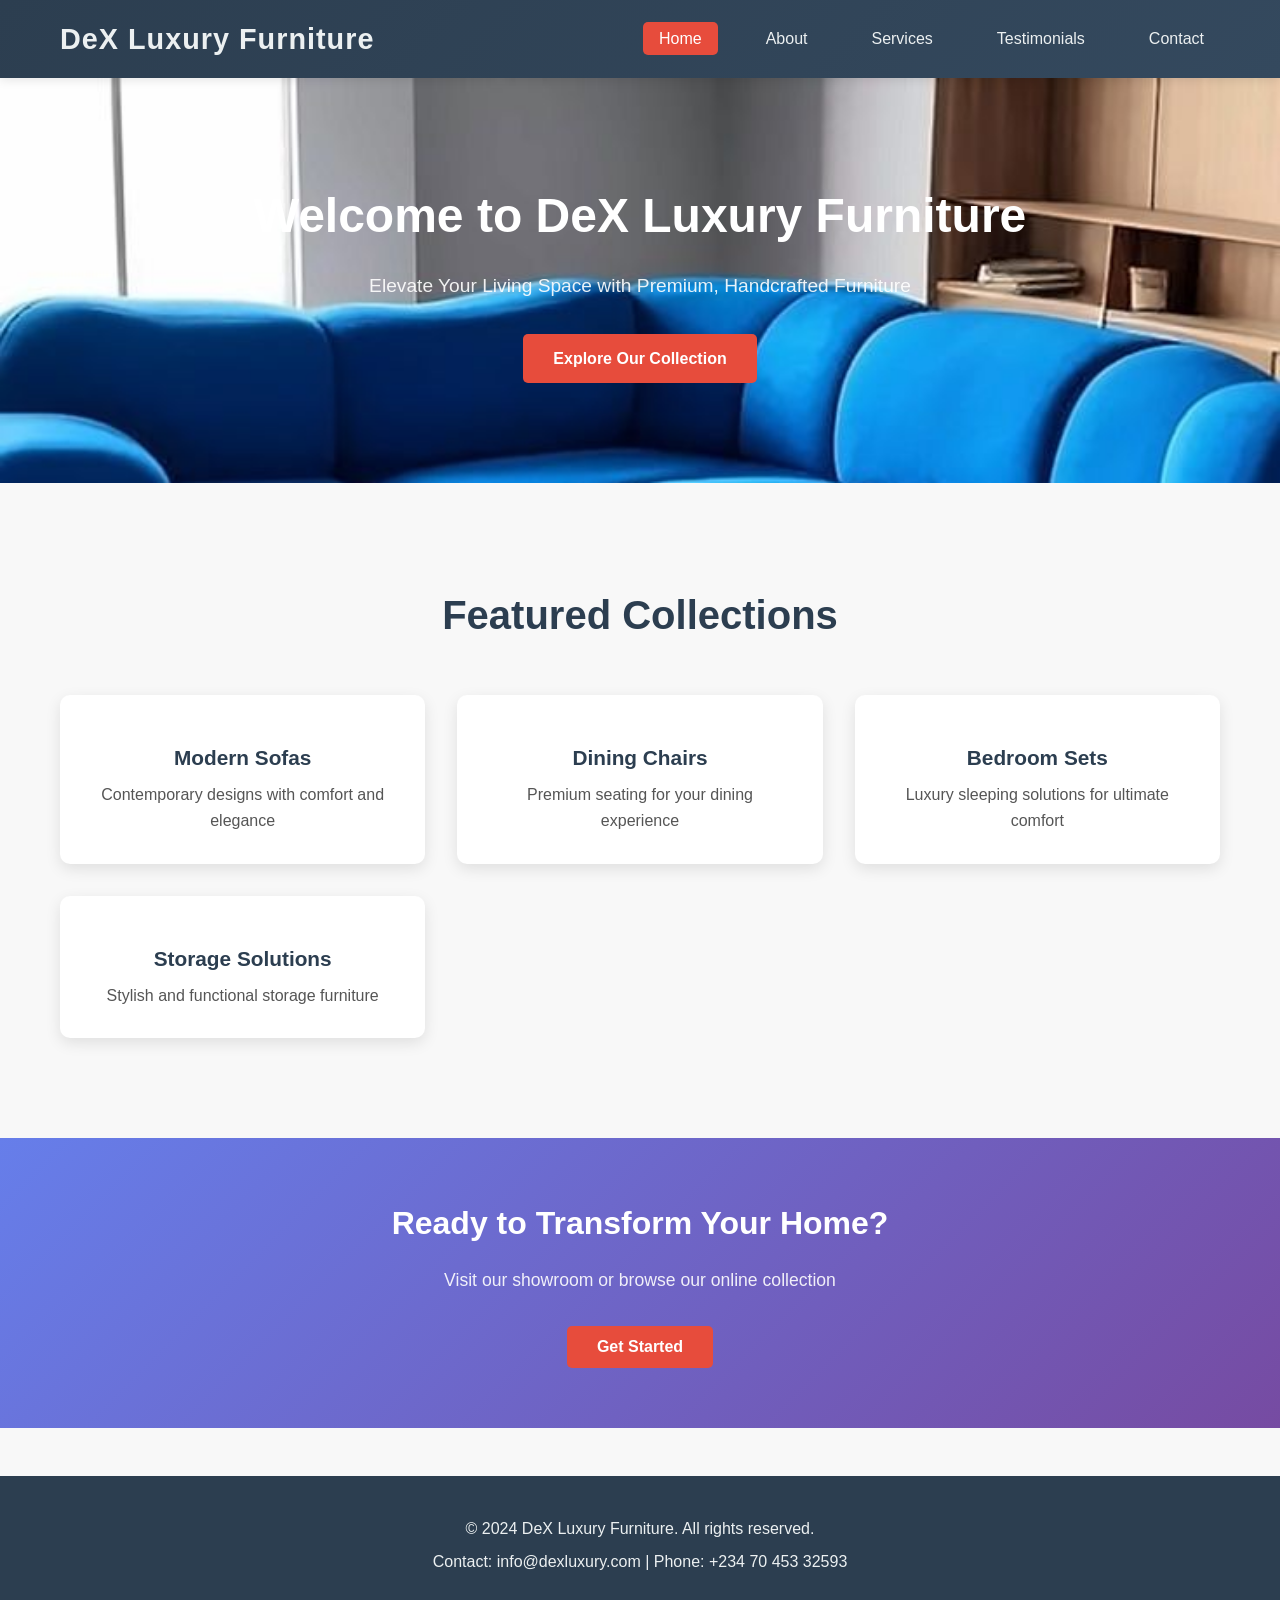
==== index.html @ 56dd8749 "Initial commit" ====
<!DOCTYPE html>
<html lang="en">
<head>
    <meta charset="UTF-8">
    <meta name="viewport" content="width=device-width, initial-scale=1.0">
    <title>Home - DeX Luxury Furniture</title>
    <link rel="stylesheet" href="styles.css">
</head>
<body>
    <!-- Navigation Bar -->
    <nav class="navbar">
        <div class="nav-container">
            <div class="logo">DeX Luxury Furniture</div>
            <ul class="nav-links">
                <li><a href="index.html" class="active">Home</a></li>
                <li><a href="about.html">About</a></li>
                <li><a href="services.html">Services</a></li>
                <li><a href="testimonials.html">Testimonials</a></li>
                <li><a href="contact.html">Contact</a></li>
            </ul>
        </div>
    </nav>

    <!-- Hero Section -->
    <section class="hero">
        <div class="hero-content">
            <h1>Welcome to DeX Luxury Furniture</h1>
            <p>Elevate Your Living Space with Premium, Handcrafted Furniture</p>
            <a href="services.html" class="cta-button">Explore Our Collection</a>
        </div>
    </section>

    <!-- Featured Products Section -->
    <section class="featured">
        <h2>Featured Collections</h2>
        <div class="product-grid">
            <div class="product-card">
                <div class="product-image"></div>
                <h3>Modern Sofas</h3>
                <p>Contemporary designs with comfort and elegance</p>
            </div>
            <div class="product-card">
                <div class="product-image"></div>
                <h3>Dining Chairs</h3>
                <p>Premium seating for your dining experience</p>
            </div>
            <div class="product-card">
                <div class="product-image"></div>
                <h3>Bedroom Sets</h3>
                <p>Luxury sleeping solutions for ultimate comfort</p>
            </div>
            <div class="product-card">
                <div class="product-image"></div>
                <h3>Storage Solutions</h3>
                <p>Stylish and functional storage furniture</p>
            </div>
        </div>
    </section>

    <!-- Call to Action -->
    <section class="cta-section">
        <h2>Ready to Transform Your Home?</h2>
        <p>Visit our showroom or browse our online collection</p>
        <button class="cta-button" onclick="window.location.href='services.html'">Get Started</button>
    </section>

    <!-- Footer -->
    <footer>
        <p>&copy; 2024 DeX Luxury Furniture. All rights reserved.</p>
        <p>Contact: info@dexluxury.com | Phone: +234 70 453 32593</p>
    </footer>

    <script src="script.js"></script>
</body>
</html>
---- styles.css ----
/* =====================
   General Styles
   ===================== */
* {
    margin: 0;
    padding: 0;
    box-sizing: border-box;
}

body {
    font-family: 'Segoe UI', Tahoma, Geneva, Verdana, sans-serif;
    line-height: 1.6;
    color: #333;
    background-color: #f8f8f8;
}

/* =====================
   Navigation Bar
   ===================== */
.navbar {
    background: linear-gradient(135deg, #2c3e50 0%, #34495e 100%);
    padding: 1rem 0;
    position: sticky;
    top: 0;
    z-index: 1000;
    box-shadow: 0 2px 10px rgba(0, 0, 0, 0.1);
}

.nav-container {
    max-width: 1200px;
    margin: 0 auto;
    display: flex;
    justify-content: space-between;
    align-items: center;
    padding: 0 20px;
}

.logo {
    font-size: 1.8rem;
    font-weight: bold;
    color: #ecf0f1;
    letter-spacing: 1px;
}

.nav-links {
    display: flex;
    list-style: none;
    gap: 2rem;
}

.nav-links a {
    color: #ecf0f1;
    text-decoration: none;
    font-weight: 500;
    transition: all 0.3s ease;
    padding: 0.5rem 1rem;
    border-radius: 5px;
}

.nav-links a:hover,
.nav-links a.active {
    background-color: #e74c3c;
    color: white;
}

/* =====================
   Hero Section
   ===================== */
.hero {
    background-image: url('background.jpg');
    background-size: cover;
    color: white;
    padding: 100px 20px;
    text-align: center;
    margin-bottom: 50px;
}

.hero-content h1 {
    font-size: 3rem;
    margin-bottom: 1rem;
    animation: fadeInDown 0.8s ease;
}

.hero-content p {
    font-size: 1.2rem;
    margin-bottom: 2rem;
    opacity: 0.9;
    animation: fadeInUp 0.8s ease;
}

@keyframes fadeInDown {
    from {
        opacity: 0;
        transform: translateY(-20px);
    }
    to {
        opacity: 1;
        transform: translateY(0);
    }
}

@keyframes fadeInUp {
    from {
        opacity: 0;
        transform: translateY(20px);
    }
    to {
        opacity: 1;
        transform: translateY(0);
    }
}

/* =====================
   CTA Button
   ===================== */
.cta-button {
    background-color: #e74c3c;
    color: white;
    padding: 12px 30px;
    font-size: 1rem;
    border: none;
    border-radius: 5px;
    cursor: pointer;
    text-decoration: none;
    display: inline-block;
    transition: all 0.3s ease;
    font-weight: bold;
}

.cta-button:hover {
    background-color: #c0392b;
    transform: translateY(-2px);
    box-shadow: 0 5px 15px rgba(231, 76, 60, 0.3);
}

/* =====================
   Featured Section
   ===================== */
.featured {
    max-width: 1200px;
    margin: 0 auto 50px;
    padding: 50px 20px;
    text-align: center;
}

.featured h2 {
    font-size: 2.5rem;
    margin-bottom: 3rem;
    color: #2c3e50;
}

.product-grid,
.services-grid,
.testimonials-grid {
    display: grid;
    grid-template-columns: repeat(auto-fit, minmax(280px, 1fr));
    gap: 2rem;
}

.product-card,
.service-card,
.testimonial-card {
    background: white;
    padding: 30px;
    border-radius: 10px;
    box-shadow: 0 5px 15px rgba(0, 0, 0, 0.1);
    transition: all 0.3s ease;
    text-align: center;
}

.product-card:hover,
.service-card:hover,
.testimonial-card:hover {
    transform: translateY(-5px);
    box-shadow: 0 10px 25px rgba(0, 0, 0, 0.15);
}

.product-image,
.service-icon {
    font-size: 3rem;
    margin-bottom: 1rem;
}

.product-card h3,
.service-card h3 {
    color: #2c3e50;
    margin-bottom: 0.5rem;
    font-size: 1.3rem;
}

.product-card p,
.service-card p {
    color: #555;
    line-height: 1.6;
}

/* =====================
   CTA Section
   ===================== */
.cta-section {
    background: linear-gradient(135deg, #667eea 0%, #764ba2 100%);
    color: white;
    padding: 60px 20px;
    text-align: center;
    margin-bottom: 0;
}

.cta-section h2 {
    font-size: 2rem;
    margin-bottom: 1rem;
}

.cta-section p {
    font-size: 1.1rem;
    margin-bottom: 2rem;
    opacity: 0.9;
}

/* =====================
   About Section
   ===================== */
.about-section {
    max-width: 1200px;
    margin: 0 auto;
    padding: 50px 20px;
}

.about-container h1 {
    font-size: 2.5rem;
    color: #2c3e50;
    margin-bottom: 3rem;
    text-align: center;
}

.about-content {
    display: grid;
    grid-template-columns: 1fr 1fr;
    gap: 3rem;
    margin-bottom: 3rem;
}

.about-text h2 {
    color: #2c3e50;
    margin: 1.5rem 0 1rem;
    font-size: 1.5rem;
}

.about-text p {
    color: #555;
    margin-bottom: 1rem;
    line-height: 1.8;
}

.values-list {
    list-style: none;
    margin-top: 1rem;
}

.values-list li {
    color: #555;
    margin-bottom: 0.8rem;
    padding-left: 2rem;
    position: relative;
}

.values-list li:before {
    content: "✓";
    position: absolute;
    left: 0;
    color: #e74c3c;
    font-weight: bold;
    font-size: 1.2rem;
}

.about-stats {
    display: grid;
    grid-template-columns: repeat(2, 1fr);
    gap: 2rem;
}

.stat {
    background: linear-gradient(135deg, #667eea 0%, #764ba2 100%);
    color: white;
    padding: 30px;
    border-radius: 10px;
    text-align: center;
}

.stat h3 {
    font-size: 2.5rem;
    margin-bottom: 0.5rem;
}

.stat p {
    font-size: 1rem;
    opacity: 0.9;
}

.team-section {
    text-align: center;
    padding: 50px 0;
    border-top: 2px solid #e74c3c;
}

.team-section h2 {
    font-size: 2rem;
    color: #2c3e50;
    margin-bottom: 1rem;
}

/* =====================
   Services Section
   ===================== */
.services-section {
    max-width: 1200px;
    margin: 0 auto;
    padding: 50px 20px;
}

.services-section h1 {
    font-size: 2.5rem;
    color: #2c3e50;
    text-align: center;
    margin-bottom: 1rem;
}

.intro-text {
    text-align: center;
    color: #555;
    font-size: 1.1rem;
    margin-bottom: 3rem;
}

.service-cta {
    background: linear-gradient(135deg, #667eea 0%, #764ba2 100%);
    color: white;
    padding: 40px;
    border-radius: 10px;
    text-align: center;
    margin-top: 50px;
}

.service-cta h2 {
    font-size: 2rem;
    margin-bottom: 1rem;
}

/* =====================
   Testimonials Section
   ===================== */
.testimonials-section {
    max-width: 1200px;
    margin: 0 auto;
    padding: 50px 20px;
}

.testimonials-section h1 {
    font-size: 2.5rem;
    color: #2c3e50;
    text-align: center;
    margin-bottom: 1rem;
}

.testimonial-card {
    text-align: left;
}

.stars {
    font-size: 1.2rem;
    margin-bottom: 1rem;
}

.testimonial-text {
    color: #555;
    font-style: italic;
    margin-bottom: 1.5rem;
    line-height: 1.8;
}

.customer-name {
    font-weight: bold;
    color: #2c3e50;
    margin-bottom: 0.25rem;
}

.customer-role {
    color: #999;
    font-size: 0.9rem;
}

.testimonial-cta {
    background: linear-gradient(135deg, #667eea 0%, #764ba2 100%);
    color: white;
    padding: 40px;
    border-radius: 10px;
    text-align: center;
    margin-top: 50px;
}

.testimonial-cta h2 {
    font-size: 2rem;
    margin-bottom: 1rem;
}

.testimonial-cta a {
    color: white;
}

/* =====================
   Footer
   ===================== */
footer {
    background: #2c3e50;
    color: #ecf0f1;
    text-align: center;
    padding: 2rem;
    margin-top: 3rem;
}

footer p {
    margin: 0.5rem 0;
}

/* =====================
   Responsive Design
   ===================== */
/* =====================
   Contact Section
   ===================== */
.contact-section {
    max-width: 1200px;
    margin: 0 auto;
    padding: 50px 20px;
}

.contact-container h1 {
    font-size: 2.5rem;
    color: #2c3e50;
    text-align: center;
    margin-bottom: 1rem;
}

.contact-content {
    display: grid;
    grid-template-columns: 1fr 1fr;
    gap: 3rem;
    margin-bottom: 3rem;
}

.contact-form-wrapper h2,
.contact-info-wrapper h2,
.map-section h2 {
    color: #2c3e50;
    margin-bottom: 2rem;
    font-size: 1.5rem;
}

.contact-form {
    background: white;
    padding: 30px;
    border-radius: 10px;
    box-shadow: 0 5px 15px rgba(0, 0, 0, 0.1);
}

.form-group {
    margin-bottom: 1.5rem;
}

.form-group label {
    display: block;
    margin-bottom: 0.5rem;
    color: #2c3e50;
    font-weight: 500;
}

.form-group input,
.form-group select,
.form-group textarea {
    width: 100%;
    padding: 10px;
    border: 1px solid #ddd;
    border-radius: 5px;
    font-family: inherit;
    font-size: 1rem;
    transition: border-color 0.3s ease;
}

.form-group input:focus,
.form-group select:focus,
.form-group textarea:focus {
    outline: none;
    border-color: #667eea;
    box-shadow: 0 0 5px rgba(102, 126, 234, 0.3);
}

.contact-info-wrapper {
    background: white;
    padding: 30px;
    border-radius: 10px;
    box-shadow: 0 5px 15px rgba(0, 0, 0, 0.1);
}

.contact-info-item {
    display: flex;
    gap: 1.5rem;
    margin-bottom: 2rem;
}

.contact-info-item:last-child {
    margin-bottom: 0;
}

.info-icon {
    font-size: 2rem;
    flex-shrink: 0;
}

.info-content h3 {
    color: #2c3e50;
    margin-bottom: 0.5rem;
}

.info-content p {
    color: #555;
    line-height: 1.8;
}

.map-section {
    margin-top: 3rem;
}

.map-container {
    border-radius: 10px;
    overflow: hidden;
    box-shadow: 0 5px 15px rgba(0, 0, 0, 0.1);
}

/* =====================
   Responsive Design
   ===================== */
@media (max-width: 768px) {
    .hero-content h1 {
        font-size: 2rem;
    }

    .nav-links {
        flex-direction: column;
        gap: 1rem;
    }

    .about-content {
        grid-template-columns: 1fr;
    }

    .about-stats {
        grid-template-columns: 1fr;
    }

    .product-grid,
    .services-grid,
    .testimonials-grid {
        grid-template-columns: 1fr;
    }

    .contact-content {
        grid-template-columns: 1fr;
    }

    .featured h2,
    .services-section h1,
    .testimonials-section h1,
    .about-container h1,
    .contact-container h1 {
        font-size: 1.8rem;
    }
}
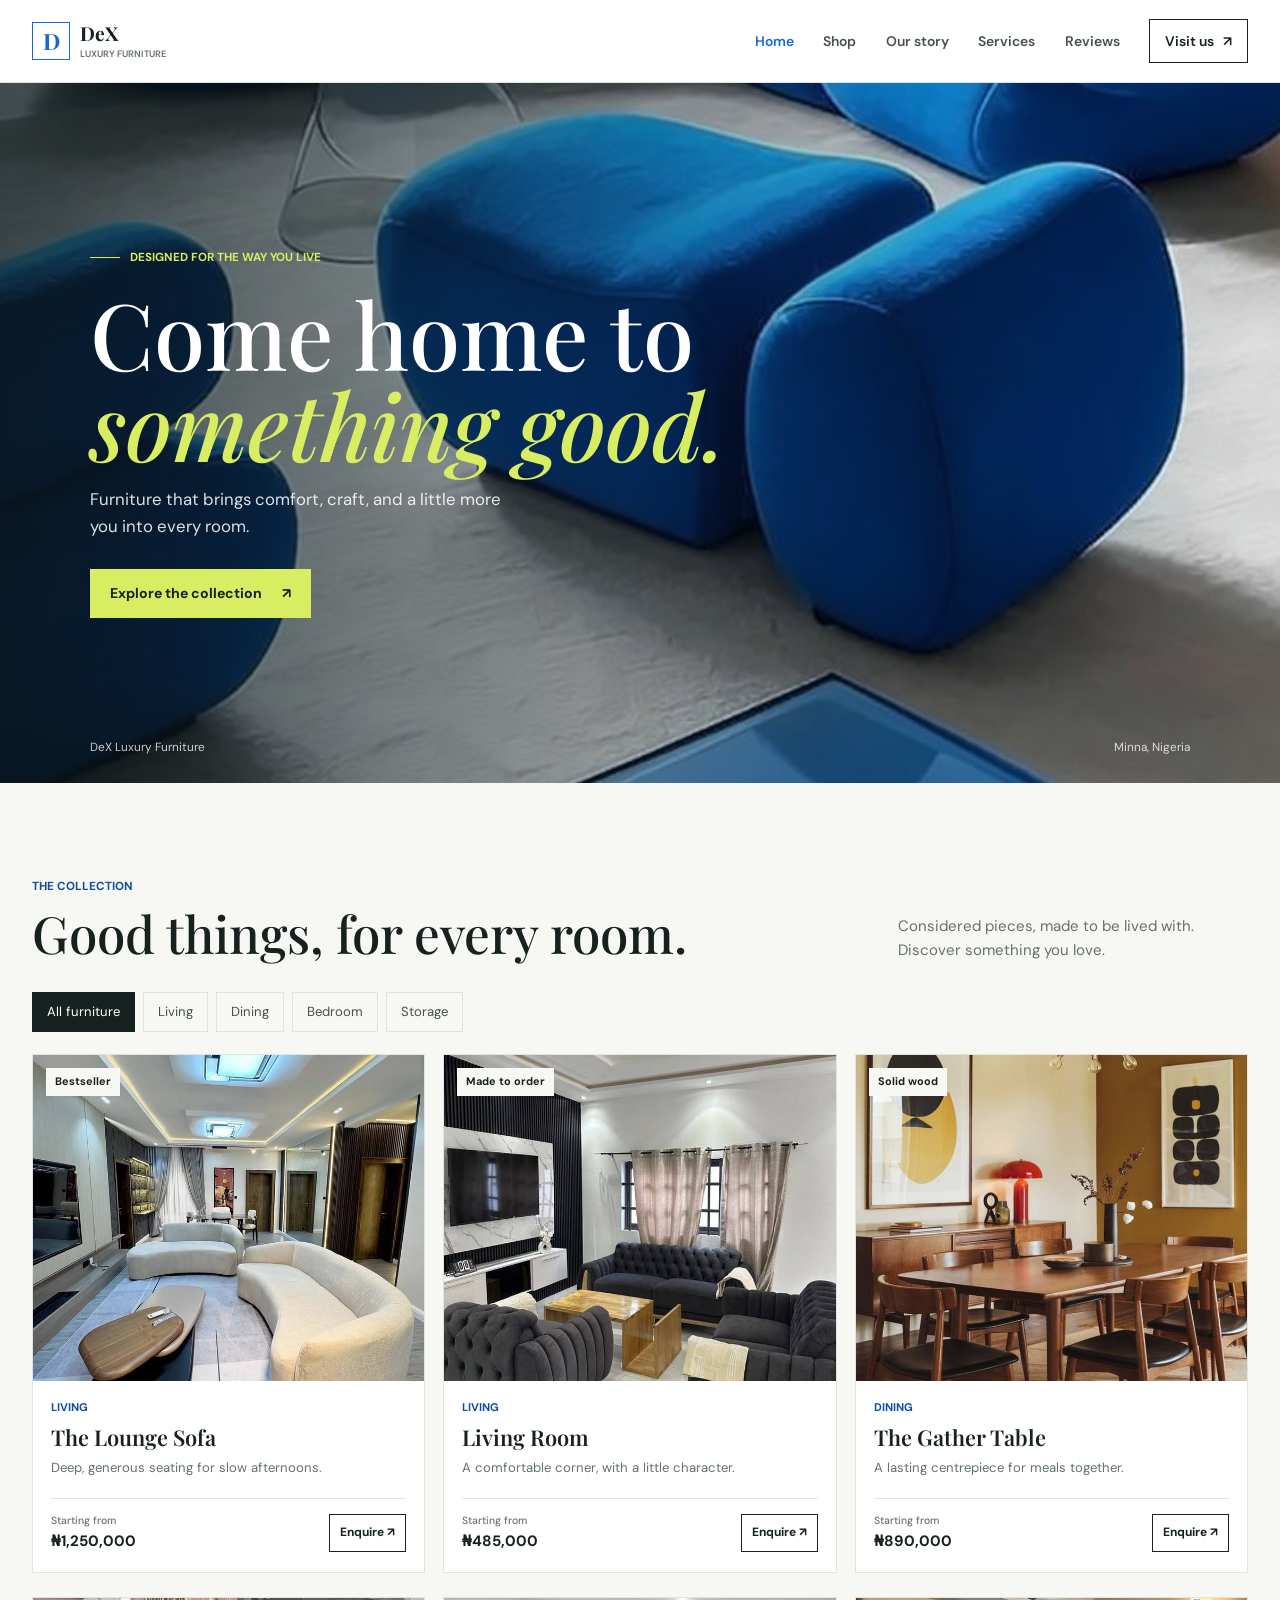
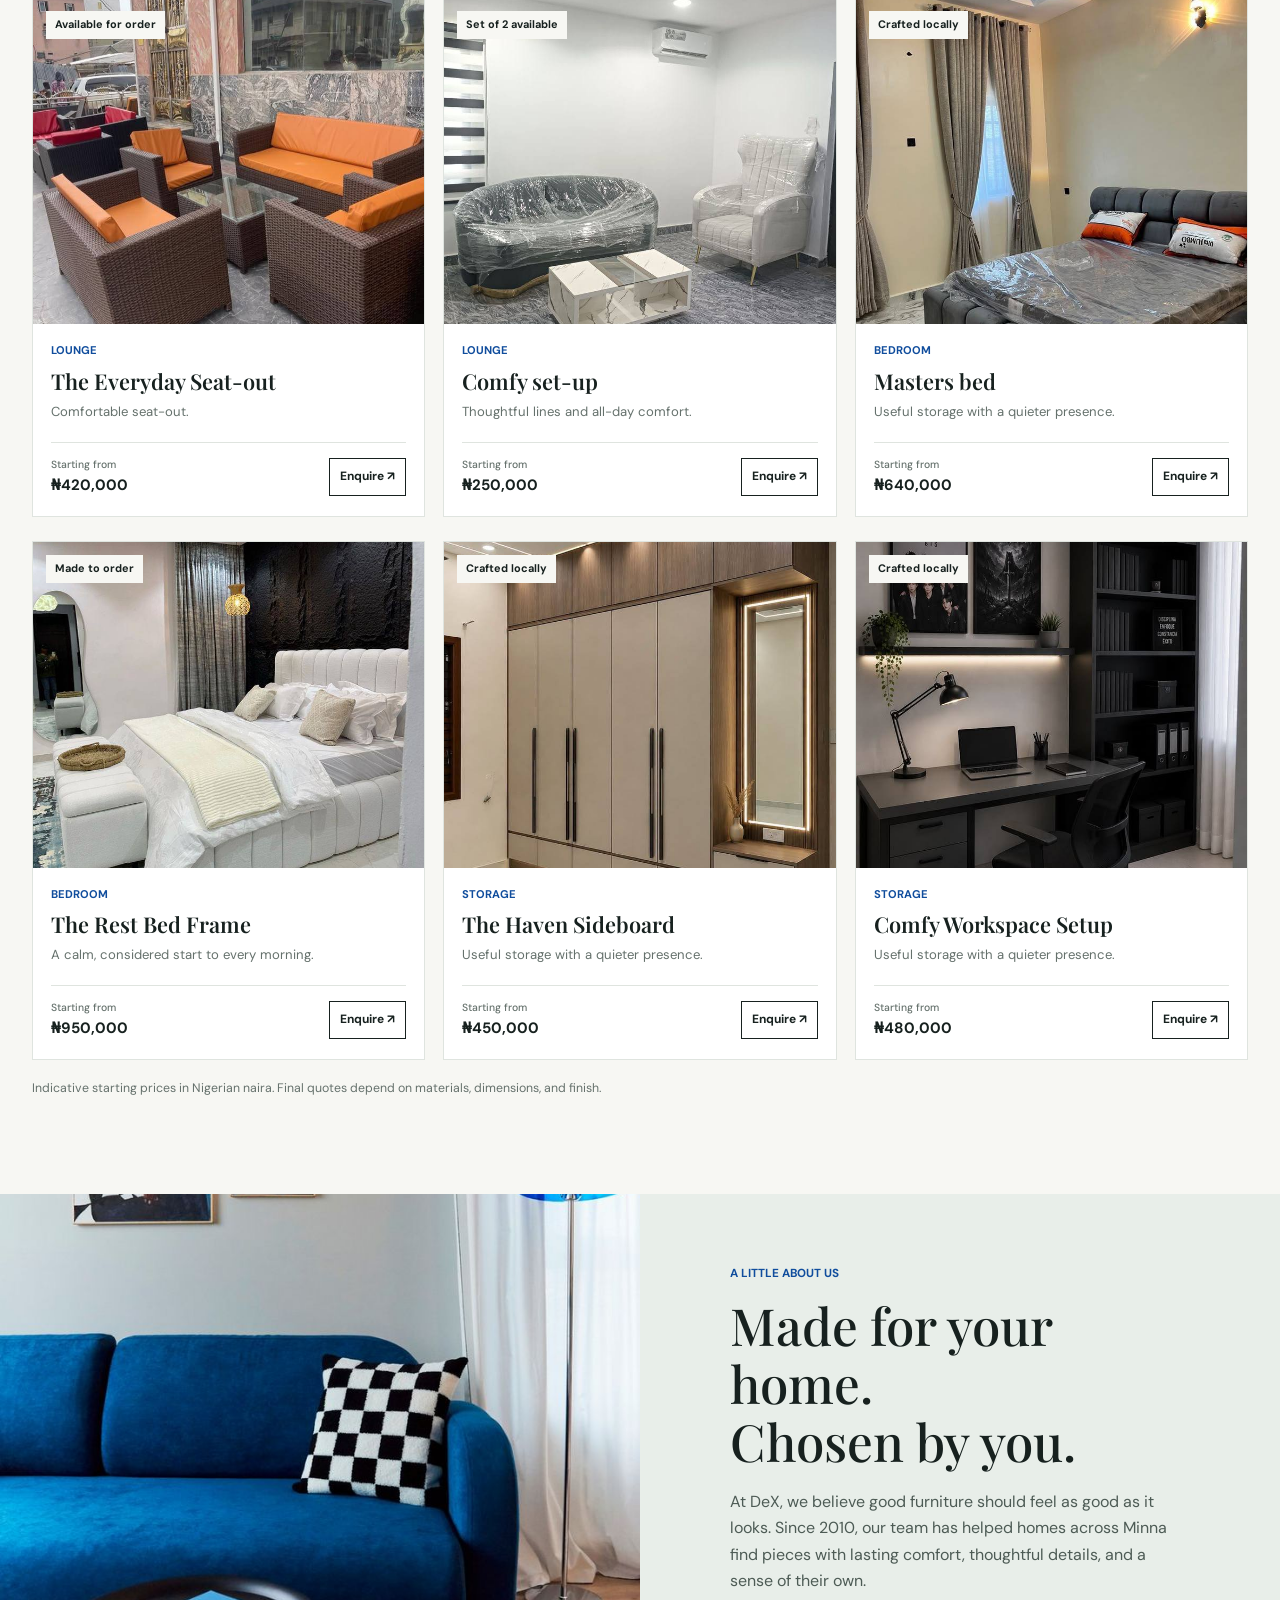
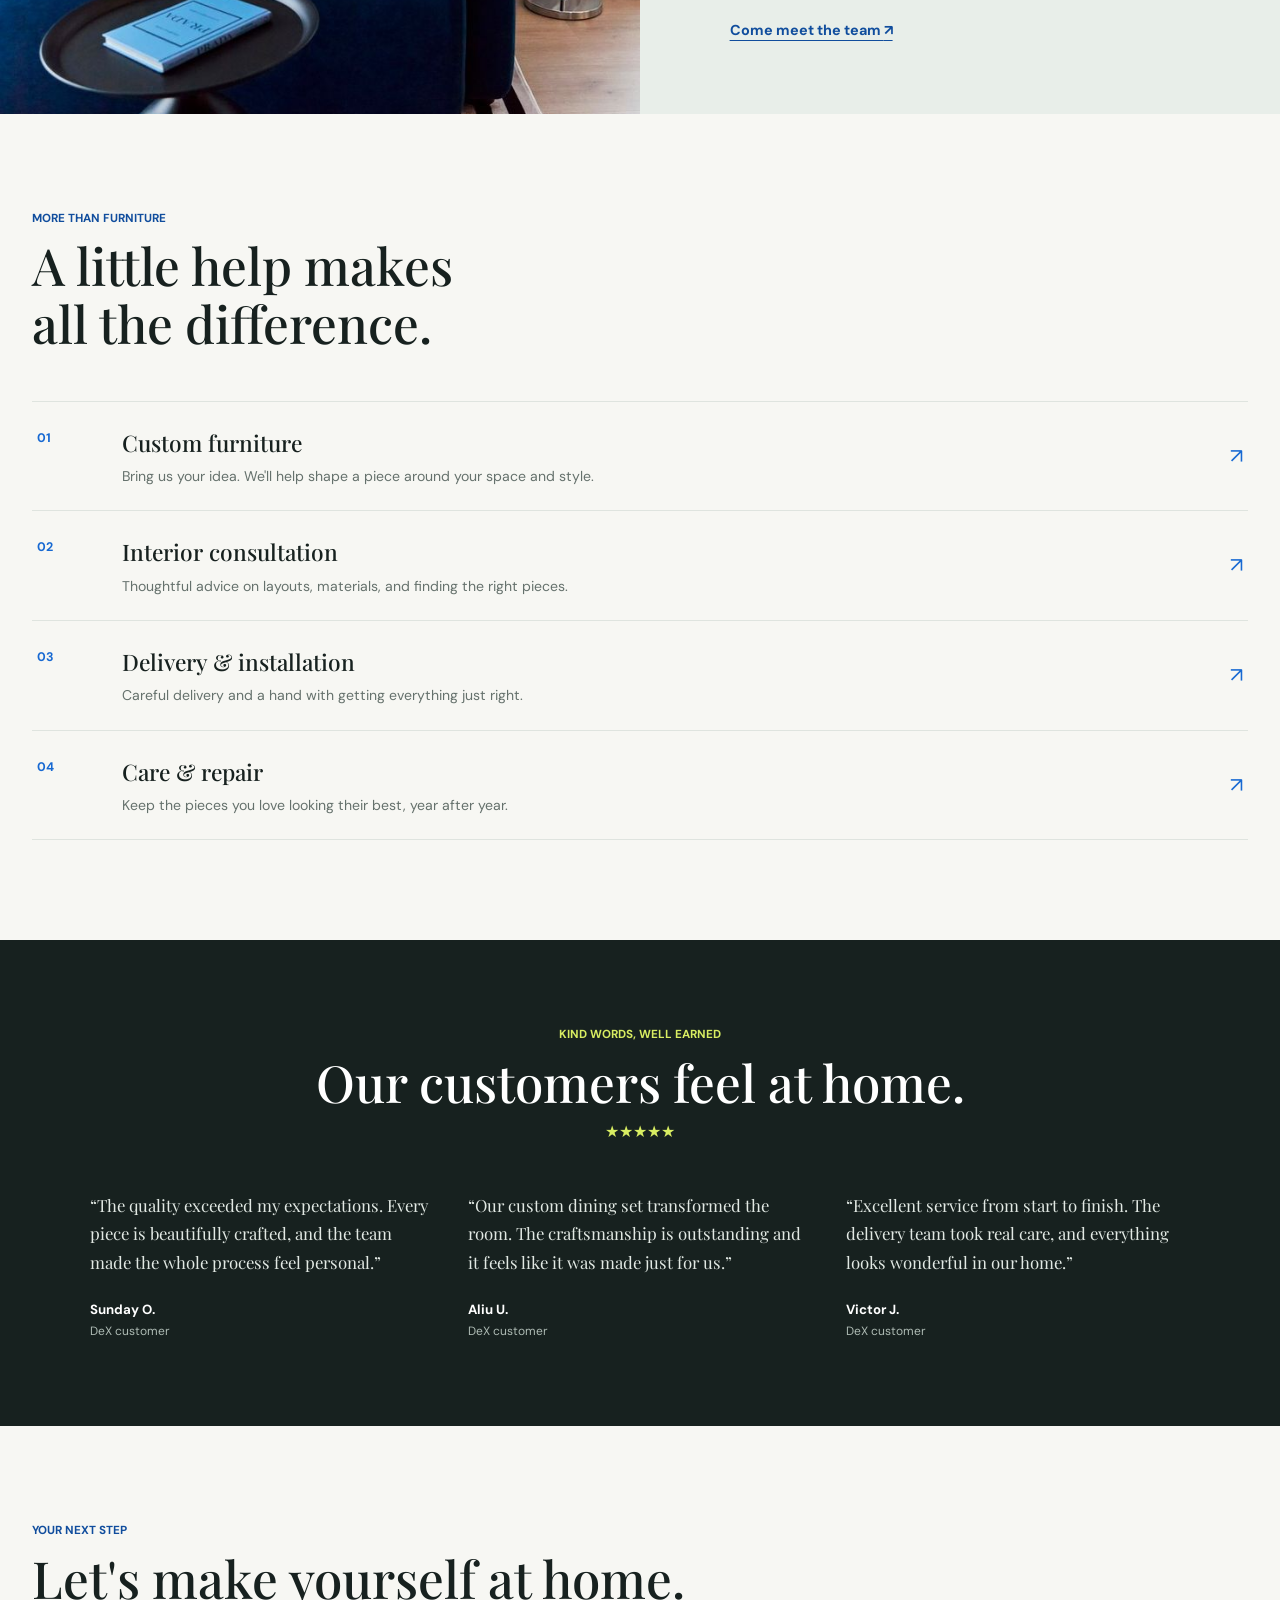
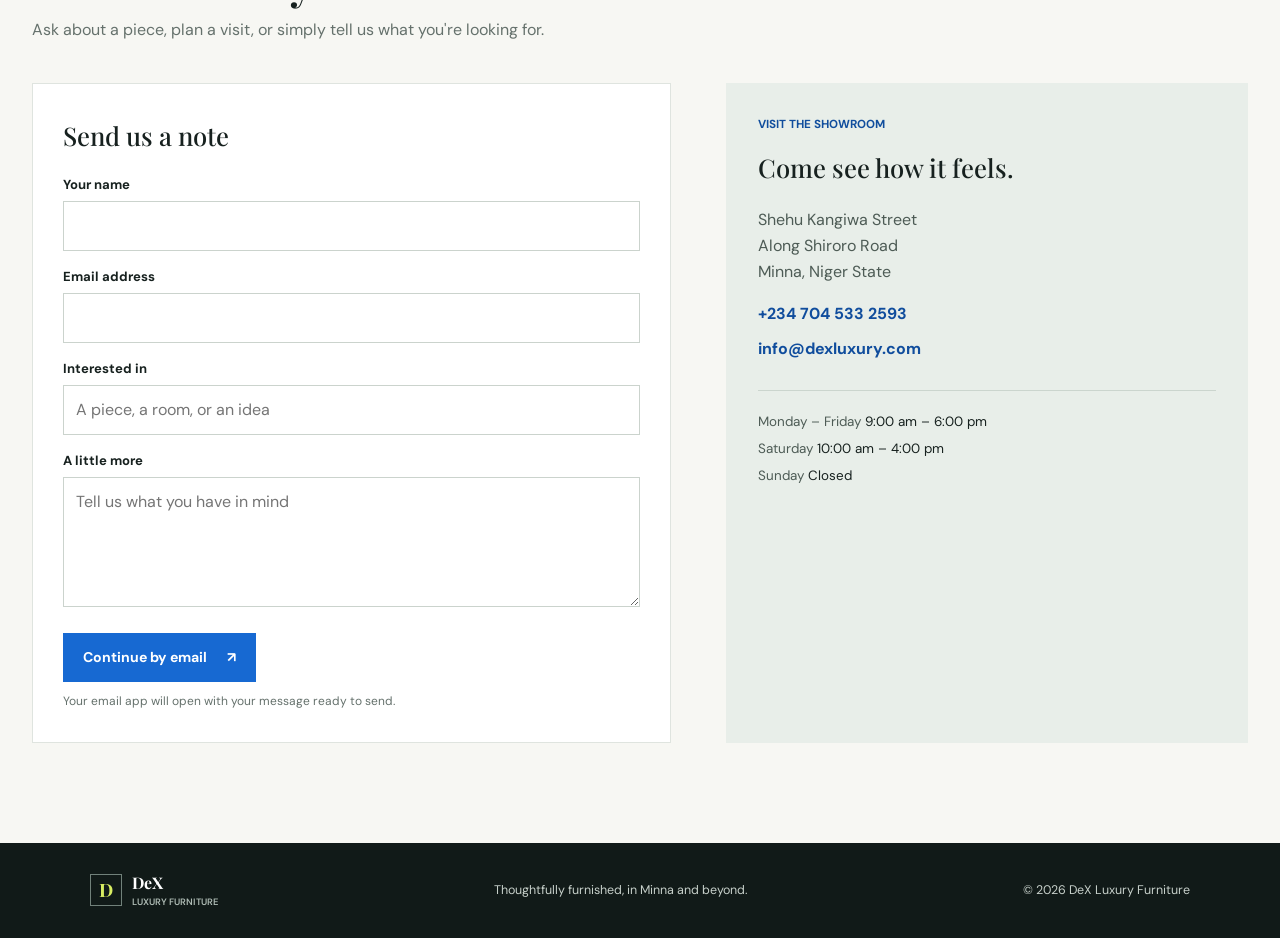
==== commit 3de81536: "add missing details" ====
--- a/index.html
+++ b/index.html
@@ -3,73 +3,127 @@
 <head>
     <meta charset="UTF-8">
     <meta name="viewport" content="width=device-width, initial-scale=1.0">
-    <title>Home - DeX Luxury Furniture</title>
-    <link rel="stylesheet" href="styles.css">
+    <meta name="description" content="Discover furniture for beautiful, comfortable living at DeX Luxury Furniture in Minna, Nigeria.">
+    <meta name="theme-color" content="#17211f">
+    <title>DeX Luxury Furniture | Furniture for Living</title>
+    <link rel="stylesheet" href="store.css">
 </head>
 <body>
-    <!-- Navigation Bar -->
-    <nav class="navbar">
-        <div class="nav-container">
-            <div class="logo">DeX Luxury Furniture</div>
-            <ul class="nav-links">
-                <li><a href="index.html" class="active">Home</a></li>
-                <li><a href="about.html">About</a></li>
-                <li><a href="services.html">Services</a></li>
-                <li><a href="testimonials.html">Testimonials</a></li>
-                <li><a href="contact.html">Contact</a></li>
-            </ul>
-        </div>
-    </nav>
+    <header class="site-header">
+        <nav class="navbar" aria-label="Main navigation">
+            <div class="nav-container">
+                <a class="logo" href="#home" aria-label="DeX Luxury Furniture home"><span class="logo-mark">D</span><span>DeX <small>Luxury Furniture</small></span></a>
+                <ul class="nav-links">
+                    <li><a class="active" href="#home">Home</a></li>
+                    <li><a href="#collection">Shop</a></li>
+                    <li><a href="#about">Our story</a></li>
+                    <li><a href="#services">Services</a></li>
+                    <li><a href="#reviews">Reviews</a></li>
+                    <li><a class="nav-visit" href="#contact">Visit us <span aria-hidden="true">↗</span></a></li>
+                </ul>
+            </div>
+        </nav>
+    </header>
 
-    <!-- Hero Section -->
-    <section class="hero">
-        <div class="hero-content">
-            <h1>Welcome to DeX Luxury Furniture</h1>
-            <p>Elevate Your Living Space with Premium, Handcrafted Furniture</p>
-            <a href="services.html" class="cta-button">Explore Our Collection</a>
-        </div>
-    </section>
+    <main>
+        <section class="hero" id="home">
+            <div class="hero-content">
+                <p class="eyebrow"><span class="eyebrow-line"></span>Designed for the way you live</p>
+                <h1>Come home to<br><em>something good.</em></h1>
+                <p>Furniture that brings comfort, craft, and a little more you into every room.</p>
+                <a href="#collection" class="cta-button">Explore the collection <span aria-hidden="true">↗</span></a>
+            </div>
+            <div class="hero-caption"><span>DeX Luxury Furniture</span><span>Minna, Nigeria</span></div>
+        </section>
 
-    <!-- Featured Products Section -->
-    <section class="featured">
-        <h2>Featured Collections</h2>
-        <div class="product-grid">
-            <div class="product-card">
-                <div class="product-image"></div>
-                <h3>Modern Sofas</h3>
-                <p>Contemporary designs with comfort and elegance</p>
+        <section class="featured section-wrap" id="collection">
+            <div class="section-heading">
+                <div>
+                    <p class="eyebrow eyebrow-dark">The collection</p>
+                    <h2>Good things, for every room.</h2>
+                </div>
+                <p class="section-intro">Considered pieces, made to be lived with. Discover something you love.</p>
             </div>
-            <div class="product-card">
-                <div class="product-image"></div>
-                <h3>Dining Chairs</h3>
-                <p>Premium seating for your dining experience</p>
+            <div class="filter-bar" role="group" aria-label="Filter furniture by room">
+                <button class="filter-button active" type="button" data-filter="all" aria-pressed="true">All furniture</button>
+                <button class="filter-button" type="button" data-filter="living" aria-pressed="false">Living</button>
+                <button class="filter-button" type="button" data-filter="dining" aria-pressed="false">Dining</button>
+                <button class="filter-button" type="button" data-filter="bedroom" aria-pressed="false">Bedroom</button>
+                <button class="filter-button" type="button" data-filter="storage" aria-pressed="false">Storage</button>
             </div>
-            <div class="product-card">
-                <div class="product-image"></div>
-                <h3>Bedroom Sets</h3>
-                <p>Luxury sleeping solutions for ultimate comfort</p>
+            <div class="product-grid" id="productGrid" aria-live="polite"></div>
+            <p class="price-note">Indicative starting prices in Nigerian naira. Final quotes depend on materials, dimensions, and finish.</p>
+        </section>
+
+        <section class="story-band" id="about">
+            <div class="story-image" role="img" aria-label="A considered, comfortable living room"></div>
+            <div class="story-copy">
+                <p class="eyebrow eyebrow-dark">A little about us</p>
+                <h2>Made for your home.<br>Chosen by you.</h2>
+                <p>At DeX, we believe good furniture should feel as good as it looks. Since 2010, our team has helped homes across Minna find pieces with lasting comfort, thoughtful details, and a sense of their own.</p>
+                <a href="#contact" class="text-link">Come meet the team <span aria-hidden="true">↗</span></a>
             </div>
-            <div class="product-card">
-                <div class="product-image"></div>
-                <h3>Storage Solutions</h3>
-                <p>Stylish and functional storage furniture</p>
+        </section>
+
+        <section class="services-section section-wrap" id="services">
+            <div class="section-heading">
+                <div>
+                    <p class="eyebrow eyebrow-dark">More than furniture</p>
+                    <h2>A little help makes<br>all the difference.</h2>
+                </div>
+                <!-- <p class="section-intro">From the first sketch to the final placement, we're here to make the process feel easy.</p> -->
             </div>
-        </div>
-    </section>
+            <div class="service-list">
+                <article class="service-item"><span class="service-number">01</span><div><h3>Custom furniture</h3><p>Bring us your idea. We'll help shape a piece around your space and style.</p></div><span class="service-arrow" aria-hidden="true">↗</span></article>
+                <article class="service-item"><span class="service-number">02</span><div><h3>Interior consultation</h3><p>Thoughtful advice on layouts, materials, and finding the right pieces.</p></div><span class="service-arrow" aria-hidden="true">↗</span></article>
+                <article class="service-item"><span class="service-number">03</span><div><h3>Delivery &amp; installation</h3><p>Careful delivery and a hand with getting everything just right.</p></div><span class="service-arrow" aria-hidden="true">↗</span></article>
+                <article class="service-item"><span class="service-number">04</span><div><h3>Care &amp; repair</h3><p>Keep the pieces you love looking their best, year after year.</p></div><span class="service-arrow" aria-hidden="true">↗</span></article>
+            </div>
+        </section>
 
-    <!-- Call to Action -->
-    <section class="cta-section">
-        <h2>Ready to Transform Your Home?</h2>
-        <p>Visit our showroom or browse our online collection</p>
-        <button class="cta-button" onclick="window.location.href='services.html'">Get Started</button>
-    </section>
+        <section class="reviews-section" id="reviews">
+            <div class="review-heading"><p class="eyebrow">Kind words, well earned</p><h2>Our customers feel at home.</h2><p>★★★★★</p></div>
+            <div class="review-grid">
+                <blockquote>“The quality exceeded my expectations. Every piece is beautifully crafted, and the team made the whole process feel personal.”<cite>Sunday O. <span>DeX customer</span></cite></blockquote>
+                <blockquote>“Our custom dining set transformed the room. The craftsmanship is outstanding and it feels like it was made just for us.”<cite>Aliu U. <span>DeX customer</span></cite></blockquote>
+                <blockquote>“Excellent service from start to finish. The delivery team took real care, and everything looks wonderful in our home.”<cite>Victor J. <span>DeX customer</span></cite></blockquote>
+            </div>
+        </section>
 
-    <!-- Footer -->
+        <section class="contact-section section-wrap" id="contact">
+            <div class="contact-heading"><p class="eyebrow eyebrow-dark">Your next step</p><h2>Let's make yourself at home.</h2><p>Ask about a piece, plan a visit, or simply tell us what you're looking for.</p></div>
+            <div class="contact-content">
+                <form action="https://formspree.io/f/xkjglbrw" method="post" class="contact-form" id="contactForm">
+                    <h3>Send us a note</h3>
+                    <label for="name">Your name</label>
+                    <input id="name" name="name" type="text" autocomplete="name" required>
+                    <label for="email">Email address</label>
+                    <input id="email" name="email" type="email" autocomplete="email" required>
+                    <label for="productInterest">Interested in</label>
+                    <input id="productInterest" name="product" type="text" placeholder="A piece, a room, or an idea">
+                    <label for="message">A little more</label>
+                    <textarea id="message" name="message" rows="4" placeholder="Tell us what you have in mind"></textarea>
+                    <button class="cta-button" type="submit">Continue by email <span aria-hidden="true">↗</span></button>
+                    <p class="form-note" id="formNote" role="status">Your email app will open with your message ready to send.</p>
+                </form>
+                <div class="showroom-info">
+                    <p class="eyebrow eyebrow-dark">Visit the showroom</p>
+                    <h3>Come see how it feels.</h3>
+                    <p>Shehu Kangiwa Street<br>Along Shiroro Road<br>Minna, Niger State</p>
+                    <a href="tel:+2347045332593">+234 704 533 2593</a>
+                    <a href="mailto:info@dexluxury.com">info@dexluxury.com</a>
+                    <p class="opening-hours">Monday – Friday <span>9:00 am – 6:00 pm</span><br>Saturday <span>10:00 am – 4:00 pm</span><br>Sunday <span>Closed</span></p>
+                </div>
+            </div>
+        </section>
+    </main>
+
     <footer>
-        <p>&copy; 2024 DeX Luxury Furniture. All rights reserved.</p>
-        <p>Contact: info@dexluxury.com | Phone: +234 70 453 32593</p>
+        <a class="logo footer-logo" href="#home"><span class="logo-mark">D</span><span>DeX <small>Luxury Furniture</small></span></a>
+        <p>Thoughtfully furnished, in Minna and beyond.</p>
+        <p>&copy; 2026 DeX Luxury Furniture</p>
     </footer>
 
-    <script src="script.js"></script>
+    <script src="script.js" defer></script>
 </body>
-</html>
+</html>
--- a/store.css
+++ b/store.css
@@ -0,0 +1,161 @@
+@import url('https://fonts.googleapis.com/css2?family=DM+Sans:wght@400;500;600;700&family=Playfair+Display:wght@500;600;700&display=swap');
+
+:root {
+    --ink: #17211f;
+    --muted: #65716c;
+    --paper: #f7f7f3;
+    --white: #fff;
+    --line: #dfe4df;
+    --blue: #1769d2;
+    --blue-dark: #104d9d;
+    --lime: #d8ed62;
+    --serif: 'Playfair Display', Georgia, serif;
+    --sans: 'DM Sans', 'Segoe UI', sans-serif;
+}
+
+* { box-sizing: border-box; margin: 0; padding: 0; }
+html { scroll-behavior: smooth; scroll-padding-top: 92px; }
+body { background: var(--paper); color: var(--ink); font-family: var(--sans); line-height: 1.65; }
+a { color: inherit; }
+button, input, textarea { font: inherit; }
+button { color: inherit; }
+.site-header { position: sticky; top: 0; z-index: 10; background: rgba(255,255,255,.97); border-bottom: 1px solid var(--line); }
+.nav-container { width: min(1320px, calc(100% - 64px)); min-height: 82px; margin: auto; display: flex; align-items: center; justify-content: space-between; gap: 28px; }
+.logo { display: inline-flex; align-items: center; gap: 10px; color: var(--ink); font-family: var(--serif); font-size: 1.2rem; font-weight: 700; line-height: 1.1; text-decoration: none; white-space: nowrap; }
+.logo small { display: block; margin-top: 5px; color: var(--muted); font-family: var(--sans); font-size: .58rem; font-weight: 600; letter-spacing: 0; text-transform: uppercase; }
+.logo-mark { width: 38px; height: 38px; display: grid; place-items: center; border: 1px solid var(--blue); color: var(--blue); font-family: var(--serif); font-size: 1.4rem; }
+.nav-links { display: flex; align-items: center; gap: clamp(15px, 2.3vw, 34px); list-style: none; }
+.nav-links a { color: #46514e; font-size: .87rem; font-weight: 600; text-decoration: none; white-space: nowrap; transition: color .2s ease; }
+.nav-links a:hover, .nav-links a.active { color: var(--blue); }
+.nav-links .nav-visit { display: inline-flex; align-items: center; gap: 9px; padding: 10px 15px; border: 1px solid var(--ink); color: var(--ink); }
+.nav-links .nav-visit:hover, .nav-links .nav-visit.active { background: var(--ink); color: white; }
+
+.hero { position: relative; min-height: min(700px, 76vw); display: flex; align-items: center; padding: 84px max(7vw, calc((100% - 1320px) / 2)); overflow: hidden; color: white; background: linear-gradient(90deg, rgba(10,22,25,.76), rgba(10,22,25,.28) 56%, rgba(10,22,25,.03)), url('background.jpg') center 52% / cover no-repeat; }
+.hero-content { max-width: 680px; animation: rise-in .75s ease both; }
+.eyebrow { display: flex; align-items: center; gap: 10px; color: var(--lime); font-size: .73rem; font-weight: 700; letter-spacing: 0; text-transform: uppercase; }
+.eyebrow-line { width: 30px; height: 1px; background: currentColor; }
+.eyebrow-dark { color: var(--blue-dark); }
+.hero h1 { margin: 20px 0 16px; font-family: var(--serif); font-size: clamp(3.6rem, 7.2vw, 6.5rem); font-weight: 500; line-height: .99; }
+.hero h1 em { color: var(--lime); font-weight: 500; }
+.hero-content > p:not(.eyebrow) { max-width: 440px; margin-bottom: 28px; color: rgba(255,255,255,.87); font-size: 1.05rem; }
+.cta-button { min-height: 49px; display: inline-flex; align-items: center; justify-content: center; gap: 20px; padding: 12px 19px; border: 1px solid var(--blue); border-radius: 0; background: var(--blue); color: white; cursor: pointer; font-size: .88rem; font-weight: 700; text-decoration: none; transition: background .2s ease, transform .2s ease; }
+.cta-button:hover { transform: translateY(-2px); background: var(--blue-dark); }
+.hero .cta-button { border-color: var(--lime); background: var(--lime); color: var(--ink); }
+.hero .cta-button:hover { background: #e5f58e; }
+.hero-caption { position: absolute; right: max(7vw, calc((100% - 1320px) / 2)); bottom: 25px; left: max(7vw, calc((100% - 1320px) / 2)); display: flex; justify-content: space-between; color: rgba(255,255,255,.78); font-size: .74rem; }
+
+.section-wrap { width: min(1320px, calc(100% - 64px)); margin: auto; }
+.featured { padding-top: 94px; padding-bottom: 95px; }
+.section-heading { display: flex; align-items: end; justify-content: space-between; gap: 32px; margin-bottom: 28px; }
+.section-heading h2, .story-copy h2, .services-section h2, .reviews-section h2, .contact-heading h2 { margin-top: 9px; font-family: var(--serif); font-size: clamp(2.35rem, 4vw, 3.7rem); font-weight: 500; line-height: 1.13; }
+.section-intro { max-width: 350px; color: var(--muted); font-size: .94rem; }
+.filter-bar { display: flex; gap: 8px; margin: 29px 0 22px; overflow-x: auto; }
+.filter-button { flex: 0 0 auto; padding: 8px 14px; border: 1px solid var(--line); background: transparent; color: #46514e; cursor: pointer; font-size: .82rem; transition: background .2s, color .2s, border-color .2s; }
+.filter-button:hover, .filter-button.active { border-color: var(--ink); background: var(--ink); color: white; }
+.product-grid { display: grid; grid-template-columns: repeat(3, minmax(0, 1fr)); gap: 24px 18px; }
+.product-card { overflow: hidden; border: 1px solid var(--line); background: white; animation: rise-in .35s ease both; }
+.product-visual { position: relative; aspect-ratio: 1.2; overflow: hidden; background: #e2e8e3; }
+.product-visual img { width: 100%; height: 100%; display: block; object-fit: cover; transition: transform .45s ease; }
+.product-card:hover .product-visual img { transform: scale(1.035); }
+.product-tag { position: absolute; top: 13px; left: 13px; padding: 5px 9px; background: var(--paper); color: var(--ink); font-size: .68rem; font-weight: 700; }
+.product-info { padding: 17px 18px 18px; }
+.product-category { color: var(--blue-dark); font-size: .7rem; font-weight: 700; text-transform: uppercase; }
+.product-info h3 { margin: 3px 0 2px; font-family: var(--serif); font-size: 1.36rem; font-weight: 600; }
+.product-description { min-height: 26px; color: var(--muted); font-size: .82rem; }
+.product-bottom { display: flex; align-items: center; justify-content: space-between; gap: 12px; margin-top: 15px; padding-top: 13px; border-top: 1px solid var(--line); }
+.product-price { font-size: .94rem; font-weight: 700; white-space: nowrap; }
+.product-price small { display: block; color: var(--muted); font-size: .65rem; font-weight: 500; }
+.enquire-button { padding: 8px 10px; border: 1px solid var(--ink); background: white; cursor: pointer; font-size: .75rem; font-weight: 700; white-space: nowrap; transition: background .2s, color .2s; }
+.enquire-button:hover { background: var(--ink); color: white; }
+.price-note { margin-top: 18px; color: var(--muted); font-size: .77rem; }
+
+.story-band { display: grid; grid-template-columns: 1fr 1fr; min-height: 520px; background: #e8eee9; scroll-margin-top: 82px; }
+.story-image { min-height: 460px; background: url('new.jpg') center 56% / cover no-repeat; }
+.story-copy { align-self: center; max-width: 630px; padding: 65px clamp(38px, 7vw, 110px); }
+.story-copy h2 { margin: 14px 0 18px; }
+.story-copy > p:not(.eyebrow) { max-width: 490px; margin-bottom: 22px; color: #4d5b55; }
+.text-link { color: var(--blue-dark); font-size: .9rem; font-weight: 700; text-decoration-thickness: 1px; text-underline-offset: 5px; }
+
+.services-section { padding-top: 95px; padding-bottom: 100px; scroll-margin-top: 82px; }
+.service-list { margin-top: 48px; border-top: 1px solid var(--line); }
+.service-item { display: grid; grid-template-columns: 65px 1fr 28px; align-items: center; gap: 20px; padding: 22px 5px; border-bottom: 1px solid var(--line); }
+.service-number { align-self: start; padding-top: 4px; color: var(--blue); font-size: .78rem; font-weight: 700; }
+.service-item h3 { font-family: var(--serif); font-size: 1.42rem; font-weight: 500; }
+.service-item p { margin-top: 4px; color: var(--muted); font-size: .88rem; }
+.service-arrow { justify-self: end; color: var(--blue); font-size: 1.3rem; }
+
+.reviews-section { padding: 85px max(7vw, calc((100% - 1320px) / 2)); background: var(--ink); color: white; scroll-margin-top: 82px; }
+.review-heading { display: grid; justify-items: center; text-align: center; }
+.review-heading h2 { margin: 9px 0 8px; }
+.review-heading > p:last-child { color: var(--lime); letter-spacing: 0; }
+.review-grid { display: grid; grid-template-columns: repeat(3, minmax(0, 1fr)); gap: 34px; margin-top: 45px; }
+.review-grid blockquote { color: #e2e9e4; font-family: var(--serif); font-size: 1.05rem; line-height: 1.7; }
+.review-grid cite { display: block; margin-top: 22px; color: white; font-family: var(--sans); font-size: .83rem; font-style: normal; font-weight: 700; }
+.review-grid cite span { display: block; color: #aebbb4; font-size: .75rem; font-weight: 400; }
+
+.contact-section { padding-top: 95px; padding-bottom: 100px; scroll-margin-top: 82px; }
+.contact-heading { max-width: 660px; margin-bottom: 40px; }
+.contact-heading h2 { margin-bottom: 9px; }
+.contact-heading > p:last-child { color: var(--muted); }
+.contact-content { display: grid; grid-template-columns: 1.1fr .9fr; gap: 55px; }
+.contact-form { padding: 30px; border: 1px solid var(--line); background: white; }
+.contact-form h3, .showroom-info h3 { margin-bottom: 18px; font-family: var(--serif); font-size: 1.6rem; font-weight: 500; }
+.contact-form label { display: block; margin: 15px 0 5px; font-size: .82rem; font-weight: 700; }
+.contact-form input, .contact-form textarea { width: 100%; padding: 11px 12px; border: 1px solid #cbd3cd; border-radius: 0; background: white; color: var(--ink); }
+.contact-form input:focus, .contact-form textarea:focus { outline: 2px solid var(--blue); outline-offset: 1px; }
+.contact-form .cta-button { margin-top: 18px; }
+.form-note { margin-top: 10px; color: var(--muted); font-size: .75rem; }
+.showroom-info { padding: 32px; background: #e8eee9; }
+.showroom-info .eyebrow { margin-bottom: 12px; }
+.showroom-info > p:not(.eyebrow) { margin: 15px 0; color: #4d5b55; }
+.showroom-info > a { display: block; width: fit-content; margin-top: 9px; color: var(--blue-dark); font-weight: 700; text-decoration: none; }
+.opening-hours { margin-top: 28px !important; padding-top: 18px; border-top: 1px solid #cbd5ce; font-size: .84rem; line-height: 2; }
+.opening-hours span { color: var(--ink); }
+
+footer { min-height: 95px; display: flex; align-items: center; justify-content: space-between; gap: 20px; padding: 18px max(7vw, calc((100% - 1320px) / 2)); background: #111a18; color: #c7d0ca; font-size: .78rem; }
+footer p { margin: 0; }
+.footer-logo { color: white; font-size: 1rem; }
+.footer-logo small { color: #aebbb4; }
+.footer-logo .logo-mark { width: 32px; height: 32px; border-color: #71817a; color: var(--lime); font-size: 1.15rem; }
+
+@keyframes rise-in { from { opacity: 0; transform: translateY(18px); } to { opacity: 1; transform: translateY(0); } }
+@media (max-width: 900px) {
+    .nav-container { width: calc(100% - 40px); }
+    .nav-links { gap: 16px; }
+    .product-grid { grid-template-columns: repeat(2, minmax(0, 1fr)); }
+    .story-band { min-height: 440px; }
+    .story-copy { padding: 44px; }
+}
+@media (max-width: 640px) {
+    html { scroll-padding-top: 112px; }
+    .nav-container { width: calc(100% - 32px); min-height: auto; align-items: flex-start; flex-direction: column; gap: 12px; padding: 12px 0 10px; }
+    .logo-mark { width: 34px; height: 34px; }
+    .nav-links { width: 100%; min-width: 0; flex-wrap: wrap; justify-content: flex-start; gap: 5px 10px; overflow: visible; padding-bottom: 0; }
+    .nav-links a { font-size: .78rem; }
+    .nav-links .nav-visit { padding: 3px 0; border: 0; }
+    .nav-links .nav-visit:hover, .nav-links .nav-visit.active { background: transparent; color: var(--blue); }
+    .hero { min-height: 620px; padding: 60px 25px 80px; background-position: 58% center; }
+    .hero h1 { font-size: clamp(3.4rem, 15vw, 4.7rem); }
+    .hero-caption { right: 25px; left: 25px; }
+    .section-wrap { width: calc(100% - 38px); }
+    .featured, .services-section, .contact-section { padding-top: 66px; padding-bottom: 70px; }
+    .section-heading { align-items: flex-start; flex-direction: column; gap: 12px; }
+    .section-heading h2, .story-copy h2, .services-section h2, .reviews-section h2, .contact-heading h2 { font-size: 2.45rem; }
+    .filter-bar { margin-top: 19px; }
+    .product-grid { grid-template-columns: 1fr; gap: 16px; }
+    .product-visual { aspect-ratio: 1.25; }
+    .story-band { grid-template-columns: 1fr; }
+    .story-image { min-height: 330px; }
+    .story-copy { padding: 42px 25px 48px; }
+    .service-list { margin-top: 29px; }
+    .service-item { grid-template-columns: 34px 1fr 20px; gap: 10px; padding: 19px 0; }
+    .service-item h3 { font-size: 1.2rem; }
+    .reviews-section { padding: 65px 25px; }
+    .review-grid { grid-template-columns: 1fr; gap: 28px; margin-top: 33px; }
+    .contact-content { grid-template-columns: 1fr; gap: 20px; }
+    .contact-form, .showroom-info { padding: 23px; }
+    footer { align-items: flex-start; flex-direction: column; padding: 23px 20px; }
+}
+@media (prefers-reduced-motion: reduce) {
+    *, *::before, *::after { scroll-behavior: auto !important; animation-duration: .01ms !important; transition-duration: .01ms !important; }
+}
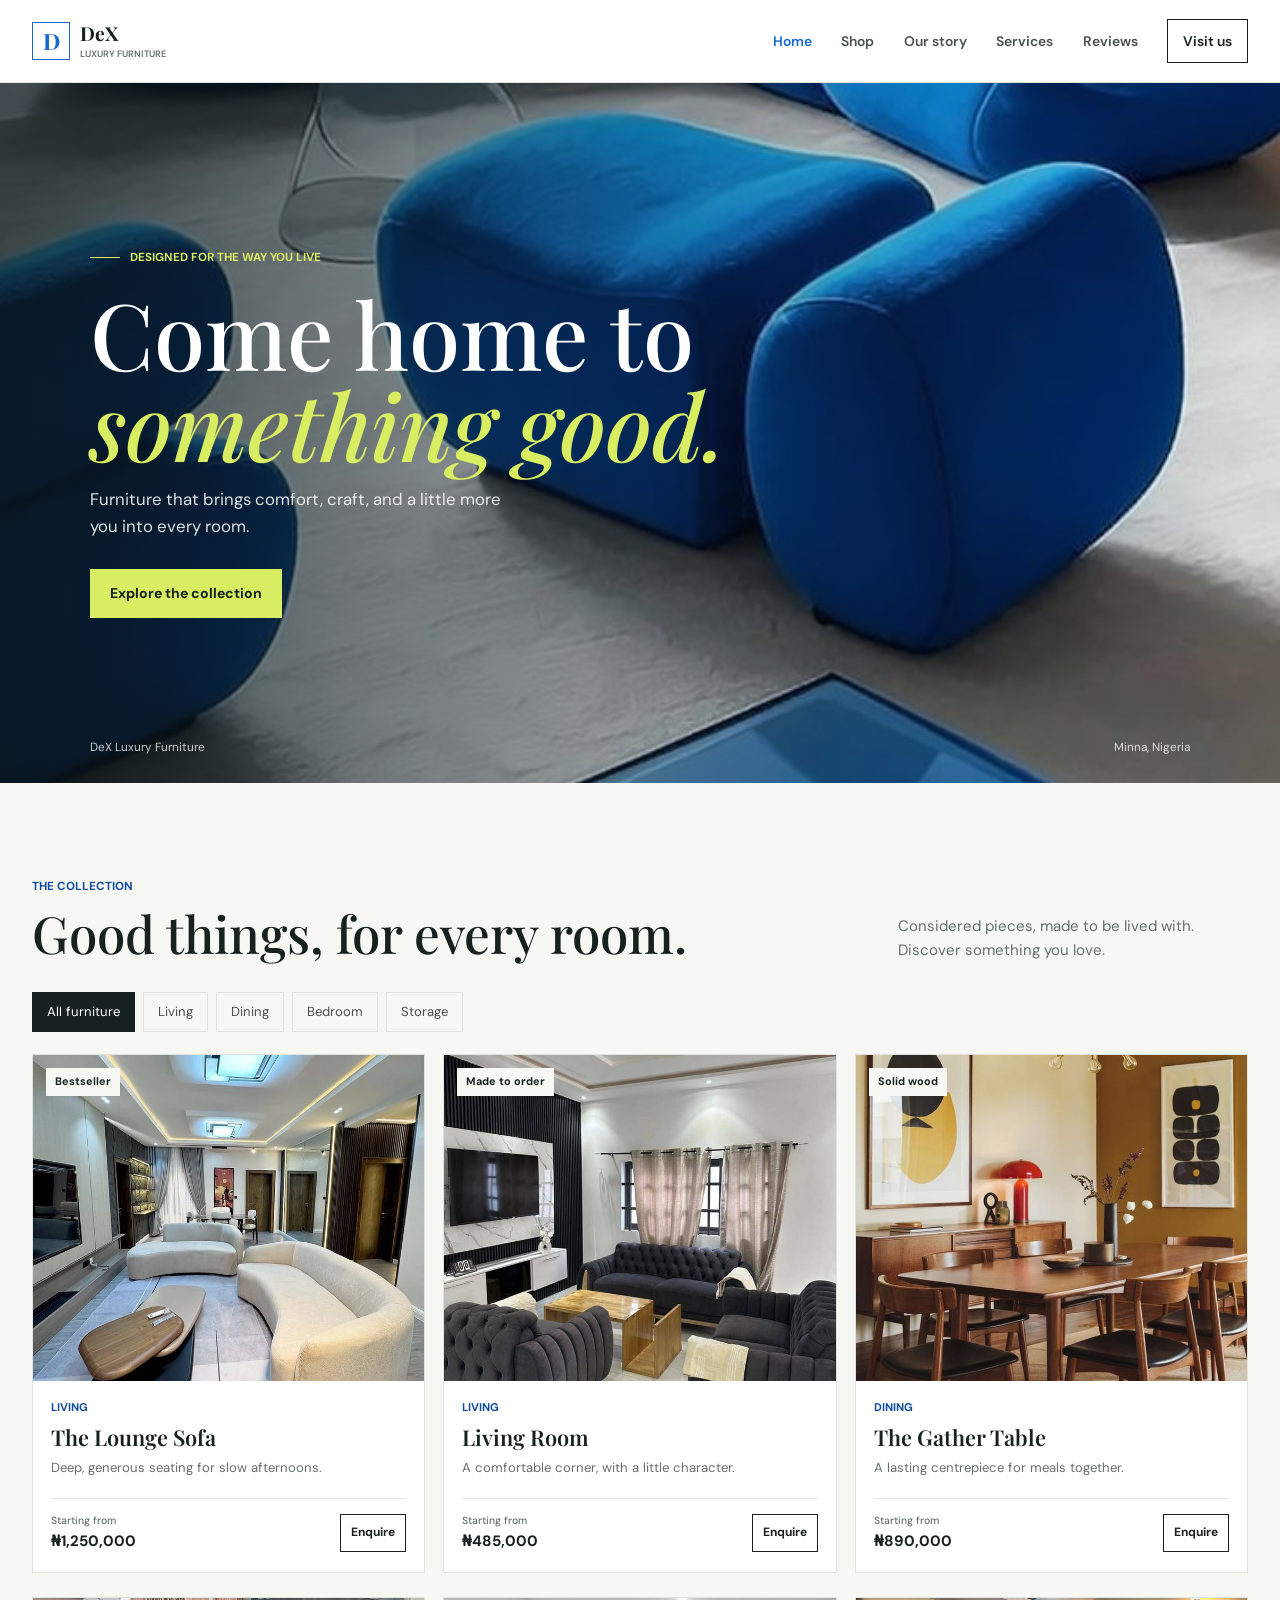
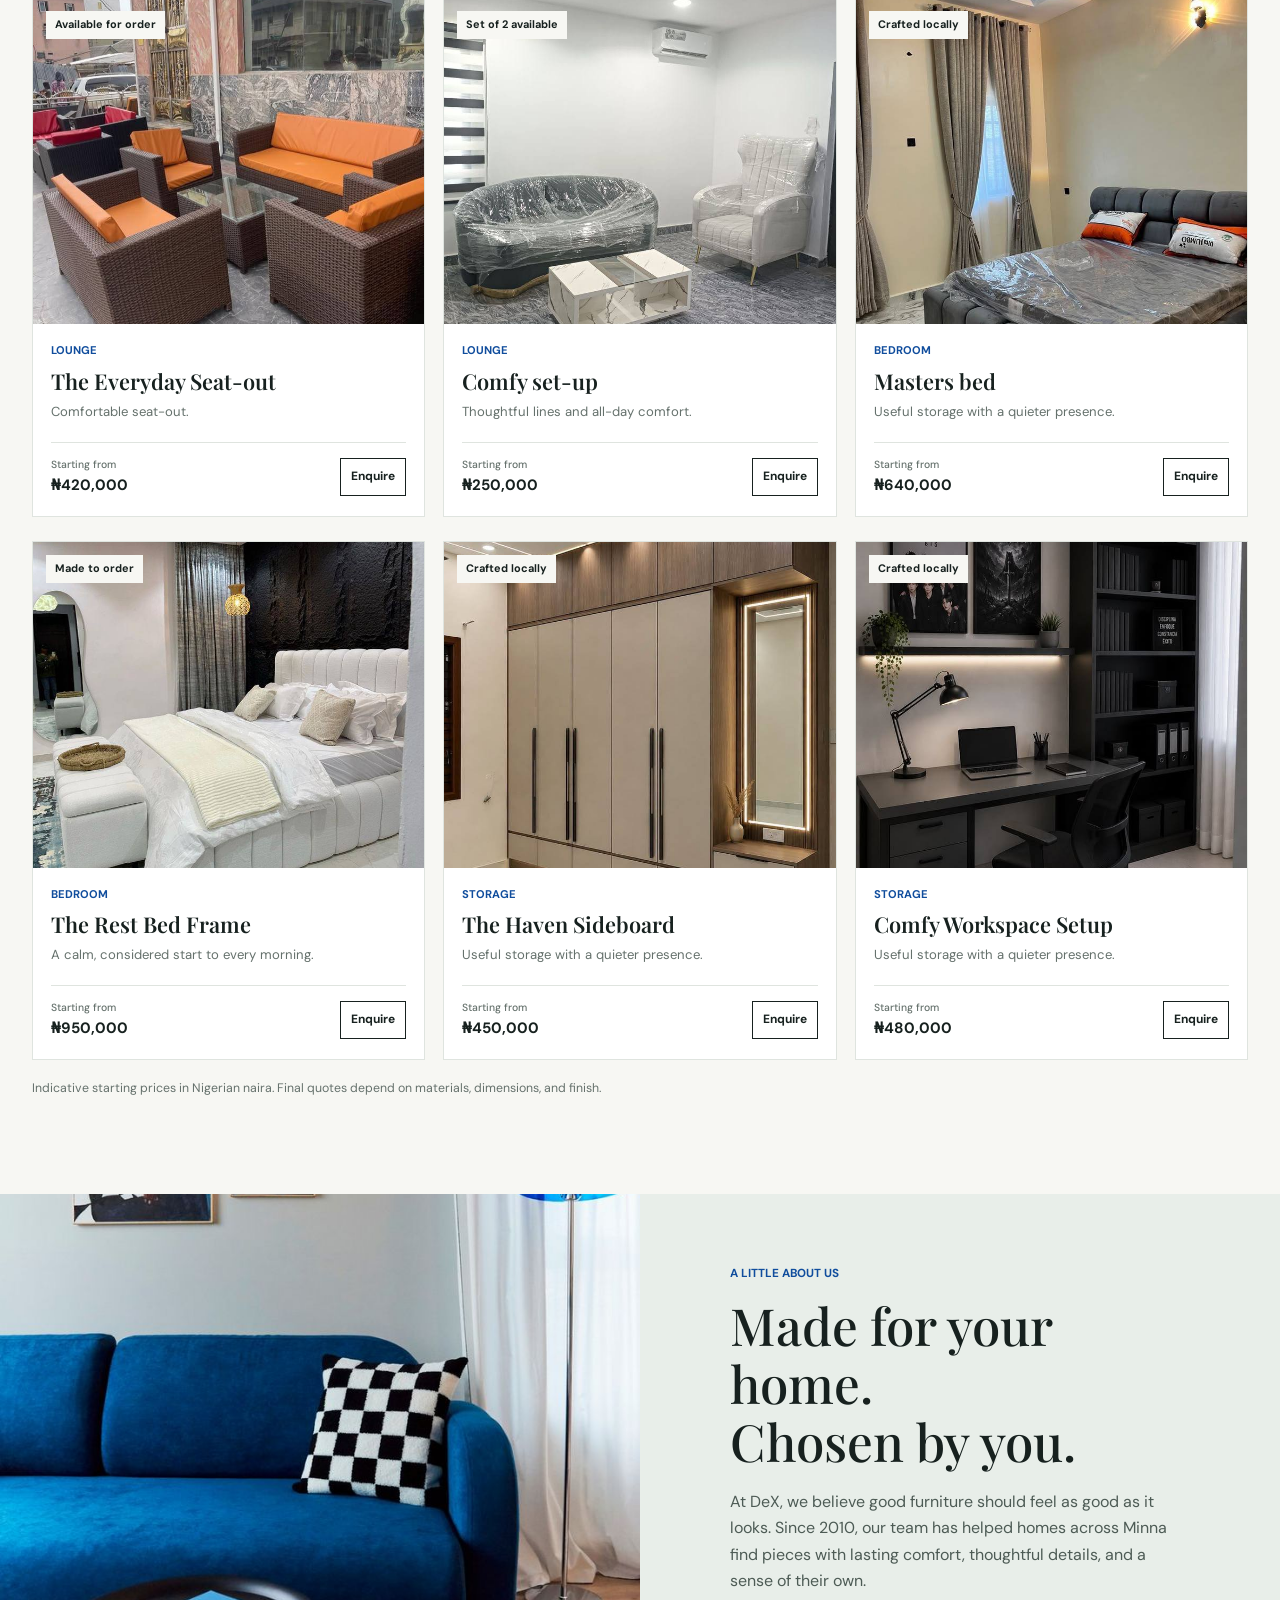
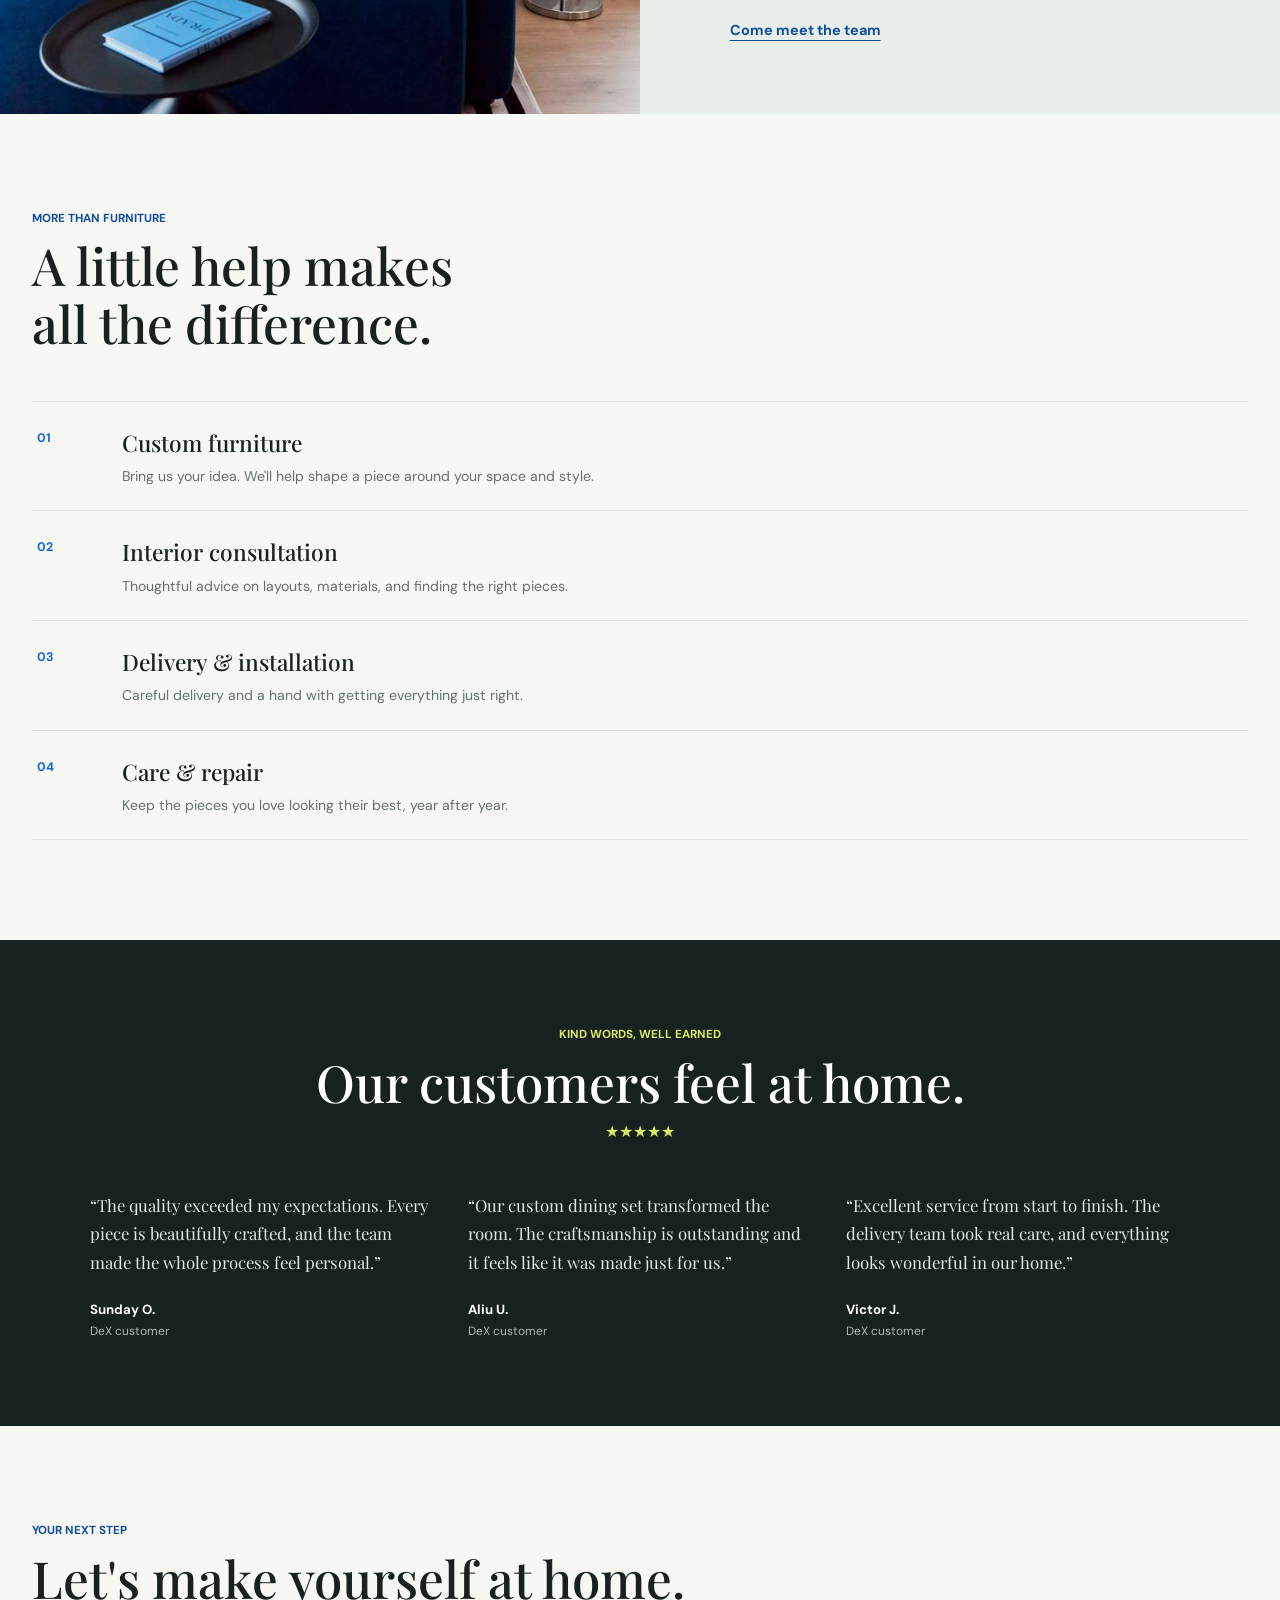
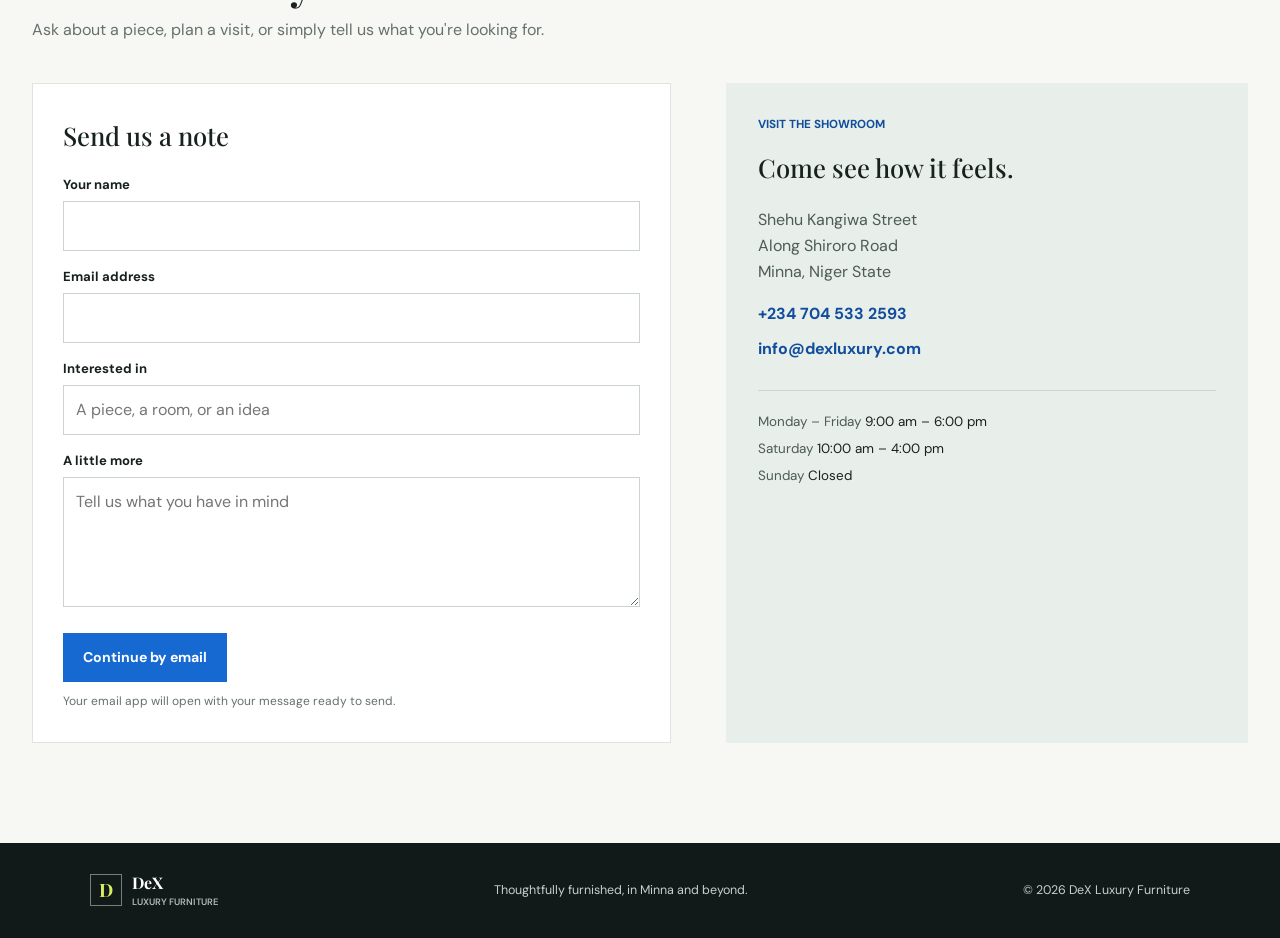
==== commit 8aaa3812: "add missing details" ====
--- a/index.html
+++ b/index.html
@@ -19,7 +19,7 @@
                     <li><a href="#about">Our story</a></li>
                     <li><a href="#services">Services</a></li>
                     <li><a href="#reviews">Reviews</a></li>
-                    <li><a class="nav-visit" href="#contact">Visit us <span aria-hidden="true">↗</span></a></li>
+                    <li><a class="nav-visit" href="#contact">Visit us</a></li>
                 </ul>
             </div>
         </nav>
@@ -31,7 +31,7 @@
                 <p class="eyebrow"><span class="eyebrow-line"></span>Designed for the way you live</p>
                 <h1>Come home to<br><em>something good.</em></h1>
                 <p>Furniture that brings comfort, craft, and a little more you into every room.</p>
-                <a href="#collection" class="cta-button">Explore the collection <span aria-hidden="true">↗</span></a>
+                <a href="#collection" class="cta-button">Explore the collection</a>
             </div>
             <div class="hero-caption"><span>DeX Luxury Furniture</span><span>Minna, Nigeria</span></div>
         </section>
@@ -61,7 +61,7 @@
                 <p class="eyebrow eyebrow-dark">A little about us</p>
                 <h2>Made for your home.<br>Chosen by you.</h2>
                 <p>At DeX, we believe good furniture should feel as good as it looks. Since 2010, our team has helped homes across Minna find pieces with lasting comfort, thoughtful details, and a sense of their own.</p>
-                <a href="#contact" class="text-link">Come meet the team <span aria-hidden="true">↗</span></a>
+                <a href="#contact" class="text-link">Come meet the team</a>
             </div>
         </section>
 
@@ -74,10 +74,10 @@
                 <!-- <p class="section-intro">From the first sketch to the final placement, we're here to make the process feel easy.</p> -->
             </div>
             <div class="service-list">
-                <article class="service-item"><span class="service-number">01</span><div><h3>Custom furniture</h3><p>Bring us your idea. We'll help shape a piece around your space and style.</p></div><span class="service-arrow" aria-hidden="true">↗</span></article>
-                <article class="service-item"><span class="service-number">02</span><div><h3>Interior consultation</h3><p>Thoughtful advice on layouts, materials, and finding the right pieces.</p></div><span class="service-arrow" aria-hidden="true">↗</span></article>
-                <article class="service-item"><span class="service-number">03</span><div><h3>Delivery &amp; installation</h3><p>Careful delivery and a hand with getting everything just right.</p></div><span class="service-arrow" aria-hidden="true">↗</span></article>
-                <article class="service-item"><span class="service-number">04</span><div><h3>Care &amp; repair</h3><p>Keep the pieces you love looking their best, year after year.</p></div><span class="service-arrow" aria-hidden="true">↗</span></article>
+                <article class="service-item"><span class="service-number">01</span><div><h3>Custom furniture</h3><p>Bring us your idea. We'll help shape a piece around your space and style.</p></div></article>
+                <article class="service-item"><span class="service-number">02</span><div><h3>Interior consultation</h3><p>Thoughtful advice on layouts, materials, and finding the right pieces.</p></div></article>
+                <article class="service-item"><span class="service-number">03</span><div><h3>Delivery &amp; installation</h3><p>Careful delivery and a hand with getting everything just right.</p></div></article>
+                <article class="service-item"><span class="service-number">04</span><div><h3>Care &amp; repair</h3><p>Keep the pieces you love looking their best, year after year.</p></div></article>
             </div>
         </section>
 
@@ -103,7 +103,7 @@
                     <input id="productInterest" name="product" type="text" placeholder="A piece, a room, or an idea">
                     <label for="message">A little more</label>
                     <textarea id="message" name="message" rows="4" placeholder="Tell us what you have in mind"></textarea>
-                    <button class="cta-button" type="submit">Continue by email <span aria-hidden="true">↗</span></button>
+                    <button class="cta-button" type="submit">Continue by email</button>
                     <p class="form-note" id="formNote" role="status">Your email app will open with your message ready to send.</p>
                 </form>
                 <div class="showroom-info">
--- a/store.css
+++ b/store.css
@@ -38,7 +38,7 @@
 .hero h1 { margin: 20px 0 16px; font-family: var(--serif); font-size: clamp(3.6rem, 7.2vw, 6.5rem); font-weight: 500; line-height: .99; }
 .hero h1 em { color: var(--lime); font-weight: 500; }
 .hero-content > p:not(.eyebrow) { max-width: 440px; margin-bottom: 28px; color: rgba(255,255,255,.87); font-size: 1.05rem; }
-.cta-button { min-height: 49px; display: inline-flex; align-items: center; justify-content: center; gap: 20px; padding: 12px 19px; border: 1px solid var(--blue); border-radius: 0; background: var(--blue); color: white; cursor: pointer; font-size: .88rem; font-weight: 700; text-decoration: none; transition: background .2s ease, transform .2s ease; }
+.cta-button { min-height: 49px; display: inline-flex; align-items: center; justify-content: center; padding: 12px 19px; border: 1px solid var(--blue); border-radius: 0; background: var(--blue); color: white; cursor: pointer; font-size: .88rem; font-weight: 700; text-decoration: none; transition: background .2s ease, transform .2s ease; }
 .cta-button:hover { transform: translateY(-2px); background: var(--blue-dark); }
 .hero .cta-button { border-color: var(--lime); background: var(--lime); color: var(--ink); }
 .hero .cta-button:hover { background: #e5f58e; }
@@ -78,11 +78,10 @@
 
 .services-section { padding-top: 95px; padding-bottom: 100px; scroll-margin-top: 82px; }
 .service-list { margin-top: 48px; border-top: 1px solid var(--line); }
-.service-item { display: grid; grid-template-columns: 65px 1fr 28px; align-items: center; gap: 20px; padding: 22px 5px; border-bottom: 1px solid var(--line); }
+.service-item { display: grid; grid-template-columns: 65px 1fr; align-items: center; gap: 20px; padding: 22px 5px; border-bottom: 1px solid var(--line); }
 .service-number { align-self: start; padding-top: 4px; color: var(--blue); font-size: .78rem; font-weight: 700; }
 .service-item h3 { font-family: var(--serif); font-size: 1.42rem; font-weight: 500; }
 .service-item p { margin-top: 4px; color: var(--muted); font-size: .88rem; }
-.service-arrow { justify-self: end; color: var(--blue); font-size: 1.3rem; }
 
 .reviews-section { padding: 85px max(7vw, calc((100% - 1320px) / 2)); background: var(--ink); color: white; scroll-margin-top: 82px; }
 .review-heading { display: grid; justify-items: center; text-align: center; }
@@ -148,7 +147,7 @@
     .story-image { min-height: 330px; }
     .story-copy { padding: 42px 25px 48px; }
     .service-list { margin-top: 29px; }
-    .service-item { grid-template-columns: 34px 1fr 20px; gap: 10px; padding: 19px 0; }
+    .service-item { grid-template-columns: 34px 1fr; gap: 10px; padding: 19px 0; }
     .service-item h3 { font-size: 1.2rem; }
     .reviews-section { padding: 65px 25px; }
     .review-grid { grid-template-columns: 1fr; gap: 28px; margin-top: 33px; }
